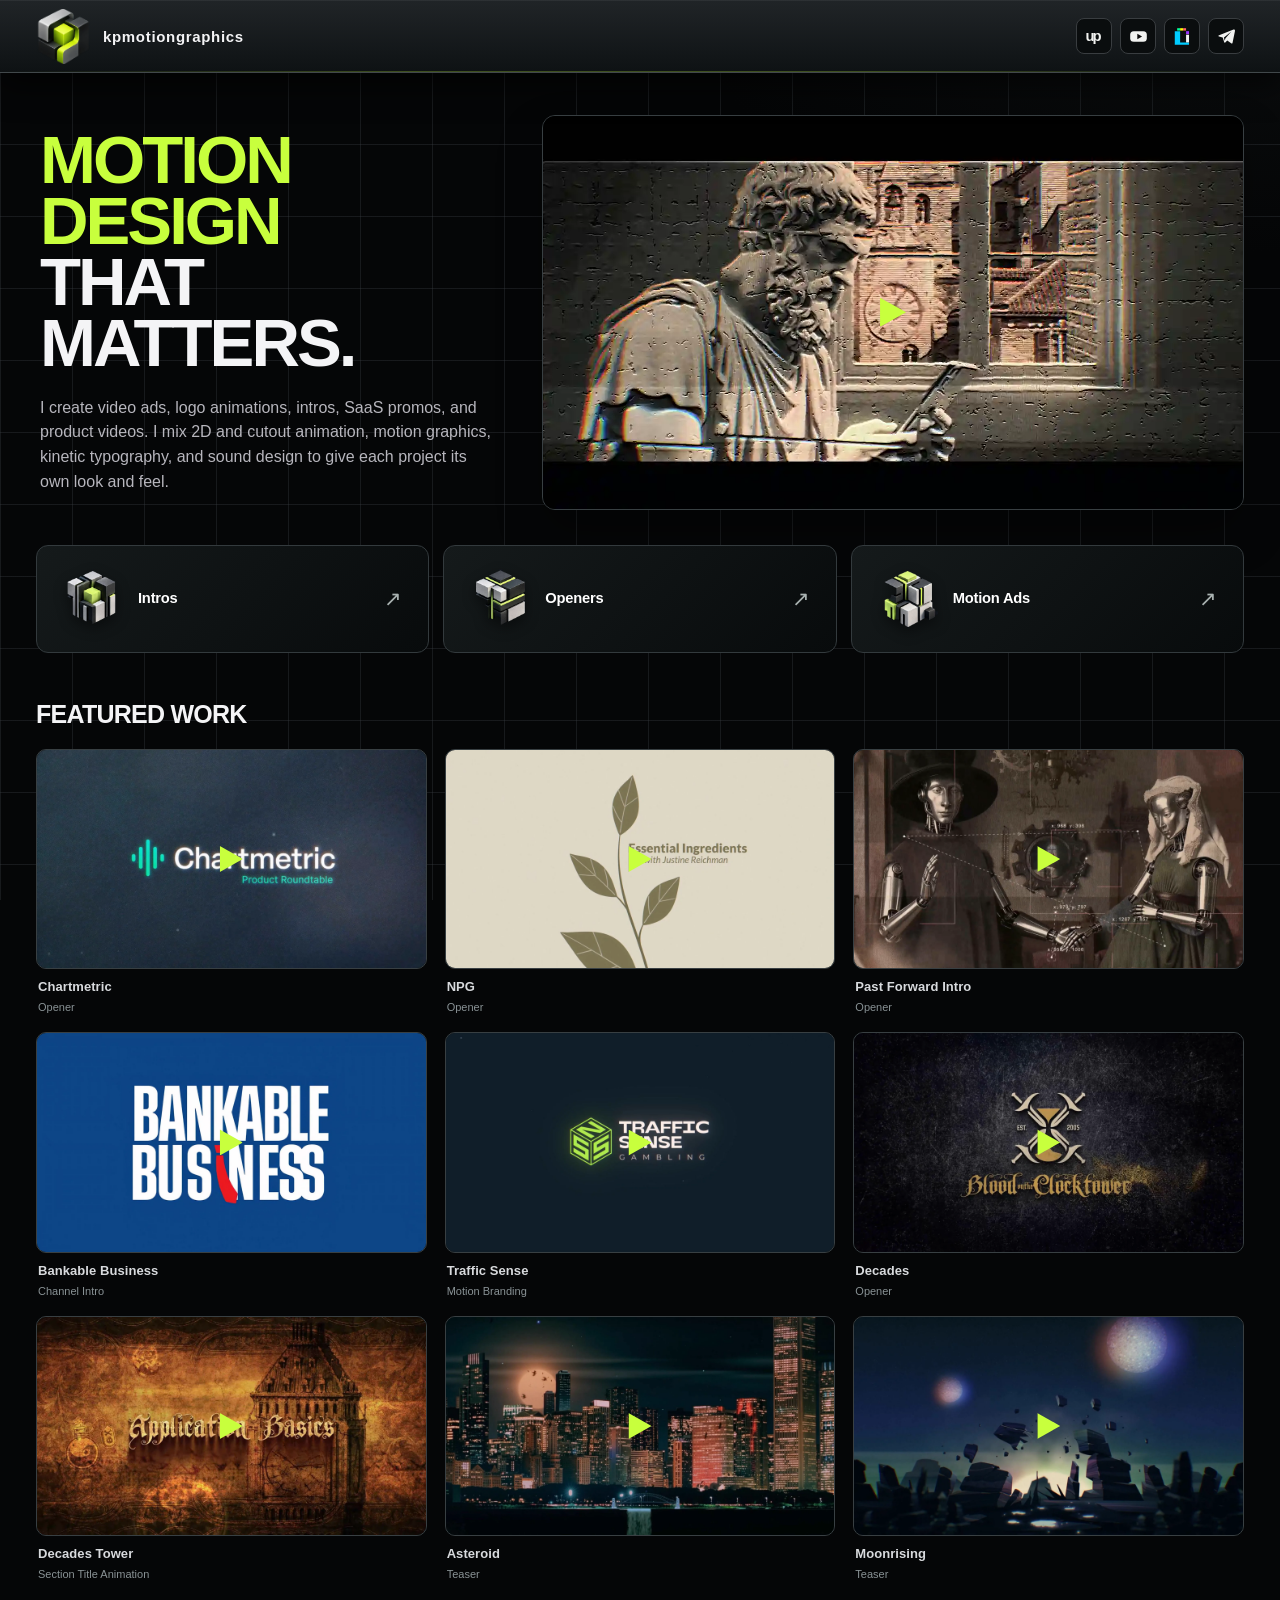
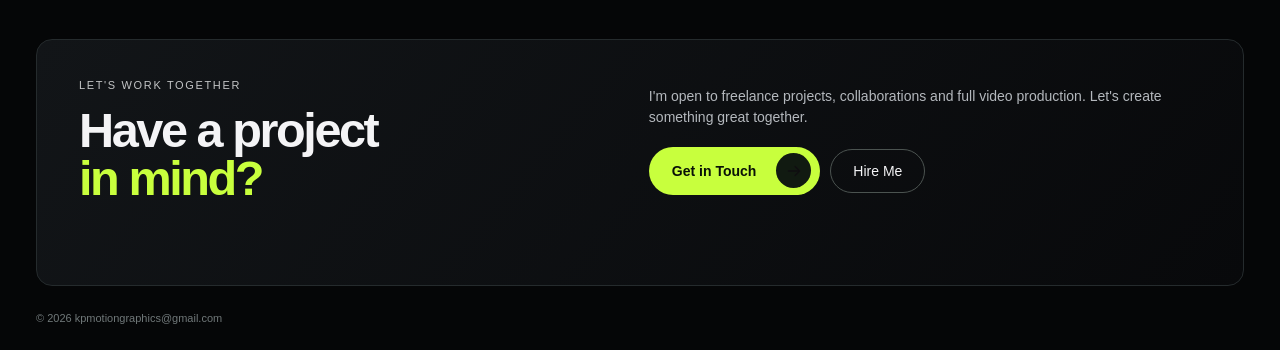
==== index.html @ d99d0fba "Initial website upload" ====
<!doctype html>
<html lang="en">
<head>
  <meta charset="utf-8">
  <meta name="viewport" content="width=device-width, initial-scale=1">
  <meta name="theme-color" content="#050607">
  <meta name="description" content="Motion design portfolio">
  <title>KP — Motion Designer / Video Editor</title>
  <link rel="icon" type="image/svg+xml" href="assets/favicon.svg">
  <link rel="stylesheet" href="style.css?v=descriptions-21">
  <script src="content.js?v=19" defer></script>
  <script src="script.js?v=descriptions-21" defer></script>
</head>
<body data-page="home">
  
  <header class="site-header" id="site-header">
    <div class="site-header-inner">
      <a class="brand-link" href="index.html" aria-label="KP Motion — Home">
        <img class="brand-mark" src="assets/images/brand-mark.webp" alt="" width="52" height="52">
        <span id="header-brand">KP MOTION</span>
      </a>
      <nav class="header-socials" id="header-social-links" aria-label="External links"></nav>
    </div>
  </header>
<main class="page" id="top">
    <section class="hero" aria-labelledby="hero-title">
      <div class="hero-copy">
        <p class="eyebrow" id="hero-eyebrow" data-type-slot="heroEyebrow"></p>
        <h1 id="hero-title" data-type-slot="heroTitle"></h1>
        <p class="hero-summary" id="hero-summary" data-type-slot="heroSummary"></p>
      </div>
      <div id="showreel-slot"></div>
    </section>
    <section class="services" aria-label="Explore services" id="services"></section>
    <section class="featured" id="featured" aria-labelledby="featured-title">
      <div class="section-heading">
        <h2 id="featured-title" data-type-slot="featuredTitle"></h2>
      </div>
      <div id="work-list" class="masonry featured-masonry"></div>
      <p class="empty-projects" id="empty-projects" hidden></p>
    </section>
    <footer class="contact" id="contact">
      <div class="contact-title"><p class="eyebrow" id="contact-eyebrow" data-type-slot="contactEyebrow"></p><h2 id="contact-heading" data-type-slot="contactTitle"></h2></div>
      <div class="contact-details"><p id="contact-description" data-type-slot="contactDescription"></p><div class="contact-actions"><a id="contact-link" href="#" class="contact-button" target="_blank" rel="noopener noreferrer"><span id="contact-button-label" data-type-slot="contactButton"></span><span class="contact-button-icon"><img src="assets/icons/arrow.svg" alt="" aria-hidden="true" class="ui-icon"></span></a><a id="contact-link-2" href="#" class="contact-button-secondary" target="_blank" rel="noopener noreferrer" hidden></a></div></div>
      <div class="contact-art" aria-hidden="true"></div>
    </footer>
    <p class="smallprint" id="smallprint" data-type-slot="footer"></p>
  </main>
  <div class="modal" id="video-modal" role="dialog" aria-modal="true" aria-label="Video" hidden>
    <div class="modal-backdrop" data-close="true"></div>
    <div class="modal-panel">
      <video id="modal-player" loop playsinline preload="none" disablepictureinpicture disableremoteplayback tabindex="-1"></video>
      <div class="modal-details" id="modal-details" aria-live="off">
        <div class="modal-work-title" id="modal-title"></div>
        <p class="modal-work-description" id="modal-description"></p>
      </div>
    </div>
  </div>
</body>
</html>
---- style.css ----
/* KP Motion v19 — responsive portfolio with Featured Masonry. */
:root{color-scheme:dark;--bg:#050607;--surface:#111517;--white:#f4f4f6;--muted:#aeb2b6;--line:#30363a;--accent:#C8FF3D}
*{box-sizing:border-box}html{scroll-behavior:auto}body{margin:0;background:radial-gradient(ellipse 55% 340px at 95% 0%,#1c212244,transparent 75%),var(--bg);color:var(--white);font-family:Inter,Arial,Helvetica,sans-serif;-webkit-font-smoothing:antialiased}body.modal-open{overflow:hidden}[hidden]{display:none!important}
a{color:inherit;text-decoration:none}button{font:inherit}a:focus-visible,button:focus-visible{outline:2px solid var(--accent);outline-offset:4px}
/* Sticky brand bar: existing external links move here from Hero. */
/* Distinct graphite sticky header, deliberately separated from the page. */
.site-header{position:sticky;top:0;z-index:200;width:100%;isolation:isolate;background:linear-gradient(180deg,rgba(33,37,40,.985),rgba(14,18,20,.99));-webkit-backdrop-filter:blur(18px);backdrop-filter:blur(18px);border-bottom:1px solid #41484B;box-shadow:0 12px 32px rgba(0,0,0,.62),inset 0 1px 0 rgba(244,244,246,.055)}
.site-header::after{content:"";position:absolute;pointer-events:none;bottom:0;left:0;right:0;height:1px;background:linear-gradient(90deg,transparent 0%,rgba(200,255,61,.26) 32%,rgba(200,255,61,.26) 68%,transparent 100%)}
.site-header-inner{width:min(calc(100% - 72px),1250px);margin:0 auto;min-height:72px;display:flex;align-items:center;justify-content:space-between;gap:20px}
.brand-link{display:inline-flex;align-items:center;gap:12px;min-width:0;flex-shrink:0;color:#F4F4F6;font-size:15px;font-weight:750;letter-spacing:.045em;white-space:nowrap}
.brand-link:hover{color:#C8FF3D}
.brand-mark{width:55px;height:55px;object-fit:contain;display:block;flex:none}
.header-socials{display:flex;flex-wrap:wrap;align-items:center;justify-content:flex-end;gap:8px}
.header-socials .social{width:36px;height:36px;border-radius:8px}
.header-socials .social-icon{width:19px;height:19px}
.page{width:min(calc(100% - 72px),1250px);margin:0 auto;padding:38px 0 26px}
.hero{display:grid;grid-template-columns:minmax(0,.65fr) minmax(0,1fr);gap:50px;align-items:center}.hero-copy{min-width:0;padding-left:4px}.eyebrow{margin:0;color:#c3c5c6;font-size:11px;letter-spacing:.15em;line-height:1.4}.hero h1{font-size:clamp(45px,5.25vw,var(--ty-heroTitle-size,72px));font-weight:var(--ty-heroTitle-weight,800);line-height:var(--ty-heroTitle-line,.91);letter-spacing:var(--ty-heroTitle-spacing,-3px);color:var(--ty-heroTitle-color,var(--white));margin:18px 0 22px}.hero h1 em,.contact h2 em{font-style:normal;color:var(--accent)}
.hero-summary{font-size:clamp(13px,1.3vw,var(--ty-heroSummary-size,16px));line-height:1.55;color:var(--ty-heroSummary-color,#b7b6bd);margin:0 0 19px}.socials{display:flex;gap:9px;flex-wrap:wrap}.social{display:grid;place-items:center;width:41px;height:41px;border:1px solid #393d40;border-radius:9px;background:#0a0d0e;transition:background .2s,border-color .2s}.social:hover{border-color:var(--accent);background:#1a2119}.social-icon{width:21px;height:21px;object-fit:contain}.social-fallback{font-size:10px;font-weight:750;color:var(--accent)}
.hero-video,.gallery-card{position:relative;display:block;isolation:isolate;padding:0;overflow:hidden;cursor:pointer;background:#121719;border:1px solid #383f42;color:var(--white);transition:border-color .65s,box-shadow .65s}.hero-video:hover,.gallery-card:hover{border-color:var(--accent);box-shadow:0 0 0 1px #C8FF3D33,0 8px 28px #0005}
.hero-video{width:100%;aspect-ratio:16/9;border-radius:13px;box-shadow:0 22px 45px #0005}/* Showreel remains a 16:9 cover. Gallery images retain their own native proportions. */
.hero-video img{width:100%;height:100%;display:block;object-fit:cover;position:absolute;inset:0}
.gallery-card > img{position:static;display:block;width:100%;height:auto;aspect-ratio:auto;object-fit:contain}.hero-video:disabled{cursor:default}
/* Solid lime Play triangle, no outline, circle or transparency. */
.play-icon{display:block;position:absolute;z-index:2;top:50%;left:50%;width:22px;height:25px;transform:translate(-50%,-50%) scale(1);clip-path:polygon(0 0,100% 50%,0 100%);background:var(--accent);filter:drop-shadow(0 3px 9px #000b);pointer-events:none;transition:transform .7s cubic-bezier(.22,1,.36,1),filter .7s ease}
.hero-video .play-icon{width:26px;height:29px}
.gallery-card .play-icon{width:23px;height:26px}
.hero-video:hover .play-icon,.hero-video:focus-visible .play-icon,.gallery-card:hover .play-icon,.gallery-card:focus-visible .play-icon{transform:translate(-50%,-50%) scale(1.38);filter:drop-shadow(0 0 12px #C8FF3D8a)}
.showreel-label{position:absolute;bottom:20px;left:22px;z-index:2;font-size:11px;font-weight:700;letter-spacing:.14em;color:#fff;text-shadow:0 2px 10px #000}
/* Category navigation: half the height of the previous wide image-card layout. */
.services{display:grid;grid-template-columns:repeat(var(--cols,3),minmax(0,1fr));gap:14px;margin:31px 0 0}.service-card{position:relative;min-width:0;height:108px;border:1px solid #333a3d;background:linear-gradient(135deg,#151a1b,#080b0c);border-radius:12px;overflow:hidden;display:flex;align-items:center;gap:15px;padding:0 26px;isolation:isolate;transition:border-color .65s,box-shadow .65s}
.service-card:hover{border-color:var(--accent);box-shadow:0 0 22px #C8FF3D19}.service-icon{position:relative;z-index:1;flex:0 0 60px;width:60px;height:70px;display:grid;place-items:center;background:transparent;border:0}.service-cube{display:block;width:100%;height:100%;object-fit:contain;filter:drop-shadow(0 5px 7px #0007)}.service-title{font-family:Inter,Arial,sans-serif;font-weight:var(--ty-categoryTitle-weight,600);font-size:clamp(13px,1.15vw,17px);line-height:1.2;color:var(--ty-categoryTitle-color,#fff);letter-spacing:-.015em;z-index:1}.service-arrow{margin-left:auto;font-size:21px;color:#a9b2b1;z-index:1}
.featured{margin-top:47px}.section-heading{display:flex;gap:18px;align-items:center;margin-bottom:20px}.section-heading h2{white-space:nowrap;font-size:var(--ty-featuredTitle-size,25px);font-weight:760;letter-spacing:-.03em;margin:0}
/* Featured and categories: image plus discreet caption, natural poster ratios. */
.featured-masonry{display:grid;grid-template-columns:repeat(3,minmax(0,1fr));gap:16px}
.masonry-column{display:flex;min-width:0;flex-direction:column;gap:18px;align-self:start}
.featured-masonry .masonry-column{gap:16px}
.masonry-column .gallery-card{margin:0;break-inside:auto}
/* All category and Featured posters now use the source image aspect ratio. */
.category-top,.category-footer{display:flex;justify-content:space-between;align-items:center;gap:15px}.category-top{padding-top:2px}.category-footer{margin-top:60px;padding-top:22px;}.back-link{display:inline-flex;gap:10px;align-items:center;font-size:12px;font-weight:650;letter-spacing:.04em;color:#eee}.back-link:hover{color:var(--accent)}.ui-icon{width:18px;height:18px;object-fit:contain}.brand-label{color:#909698;font-size:12px;font-weight:700;letter-spacing:.1em}.category-head{margin:54px 0 25px}.category-head h1{font-size:clamp(48px,6.5vw,var(--ty-galleryTitle-size,82px));line-height:1;letter-spacing:-.05em;margin:16px 0 16px}.category-sub{display:flex;justify-content:space-between;gap:20px;color:#a8aeaf;font-size:14px}.category-sub p{max-width:720px;margin:0;line-height:1.55}.category-sub span{white-space:nowrap;font-size:11px;letter-spacing:.1em}.masonry{display:grid;grid-template-columns:repeat(3,minmax(0,1fr));gap:18px}.gallery-card{width:100%;height:auto;min-height:0;border-radius:10px;break-inside:avoid;margin:0 0 18px;vertical-align:top}.empty-projects{color:#9aa2a3}
/* Bottom block */
.contact{position:relative;margin-top:56px;display:grid;grid-template-columns:1fr 1.05fr;align-items:center;gap:44px;padding:38px 42px;border:1px solid #252b2d;border-radius:16px;background:linear-gradient(130deg,#121518,#08090b);overflow:hidden}.contact-title{padding-right:32px}.contact h2{font-weight:750;font-size:clamp(35px,3.8vw,var(--ty-contactTitle-size,50px));line-height:1;letter-spacing:-.05em;margin:12px 0 0}.contact-details{position:relative;z-index:1}.contact-details p{color:#b4b8bd;font-size:var(--ty-contactSummary-size,14px);line-height:1.5;margin:0 0 19px}.contact-actions{display:flex;align-items:center;flex-wrap:wrap;gap:10px}.contact-button{display:inline-flex;align-items:center;gap:20px;padding:6px 9px 6px 23px;min-height:48px;border-radius:40px;background:var(--accent);color:#091107;font-size:14px;font-weight:720}.contact-button-icon{width:35px;height:35px;display:grid;place-items:center;border-radius:50%;background:#111a11}.contact-button-icon img{filter:invert(1)}.contact-button-secondary{display:inline-flex;padding:13px 22px;border:1px solid #4b5350;border-radius:40px;font-size:14px}.contact-button-secondary:hover{border-color:var(--accent)}.smallprint{font-size:11px;color:#707879;margin:26px 0 0}
/* Minimal player: no controls or buttons, small text below the video. */
.modal{position:fixed;inset:0;z-index:1000;display:flex;align-items:center;justify-content:center;padding:0;background:#000}
.modal-backdrop{position:absolute;inset:0;background:#000}
.modal-panel{position:relative;z-index:1;display:flex;flex-direction:column;align-items:center;justify-content:center;gap:15px;width:auto;max-width:100vw;max-height:100dvh;margin:0;padding:0;background:transparent;border:0;border-radius:0;box-shadow:none;overflow:hidden}
#modal-player{display:block;width:auto;height:auto;max-width:calc(100vw - 32px);max-height:calc(100dvh - 130px);background:transparent;object-fit:contain;outline:none}
.modal-details{width:min(100%,680px);padding:0 2px 3px;text-align:left;max-height:90px;overflow:hidden}
.modal-work-title{font-size:14px;line-height:1.35;font-weight:650;color:#f4f4f6;overflow-wrap:anywhere}
.modal-work-description{font-size:12px;line-height:1.45;color:#989fa2;margin:5px 0 0;display:-webkit-box;-webkit-line-clamp:2;-webkit-box-orient:vertical;overflow:hidden;overflow-wrap:anywhere}
@media(max-width:960px){.page{width:min(calc(100% - 48px),1250px);padding-top:44px}.hero{gap:26px}.services{gap:10px}.service-card{padding:0 16px;height:98px;gap:10px}.service-icon{width:54px;height:65px;flex-basis:54px}.masonry{grid-template-columns:repeat(2,minmax(0,1fr));gap:14px}.masonry-column{gap:14px}.featured-masonry{grid-template-columns:repeat(2,minmax(0,1fr));gap:14px}.featured-masonry .masonry-column{gap:14px}}
@media(max-width:700px){.page{width:min(calc(100% - 36px),550px);padding-top:31px}.hero{display:flex;flex-direction:column;gap:24px;align-items:stretch}.hero-copy{padding:0}.hero h1{font-size:clamp(43px,9vw,var(--ty-heroTitle-mobile,55px))}.hero-summary{font-size:var(--ty-heroSummary-mobile,14px)}.services{grid-template-columns:1fr;gap:9px;margin-top:24px}.service-card{height:84px;padding:0 18px}.service-icon{width:48px;height:58px;flex-basis:48px}.service-title{font-size:15px}.featured{margin-top:40px}.featured-masonry{grid-template-columns:1fr}.section-heading h2{font-size:22px}.masonry{grid-template-columns:1fr}.category-head{margin-top:37px}.category-head h1{font-size:clamp(44px,11vw,var(--ty-galleryTitle-mobile,51px))}.category-sub{display:block}.category-sub span{display:block;margin-top:15px}.contact{grid-template-columns:1fr;gap:18px;padding:26px;margin-top:37px}.contact-title{border:0;padding:0}.contact h2{font-size:clamp(34px,8vw,var(--ty-contactTitle-mobile,39px))}.contact-details p{font-size:13px}}

/* Sticky header responsive sizing. */
@media(max-width:960px){.site-header-inner{width:min(calc(100% - 48px),1250px)}}
@media(max-width:700px){.site-header-inner{width:min(calc(100% - 36px),550px);min-height:62px;gap:8px}.brand-mark{width:40px;height:40px}.brand-link{gap:6px;font-size:12px;letter-spacing:0}.header-socials{gap:5px}.header-socials .social{width:31px;height:31px;border-radius:6px}.header-socials .social-icon{width:17px;height:17px}.page{padding-top:22px}}
@media(max-width:390px){.brand-link{font-size:11px}.brand-mark{width:34px;height:34px}.header-socials .social{width:27px;height:29px}.header-socials .social-icon{width:15px;height:15px}.header-socials{gap:3px}}


/* Posters remain at full brightness; give hover a more noticeable motion/contrast response. */
.gallery-card > img{filter:none;transition:transform .78s cubic-bezier(.22,1,.36,1)}
.gallery-card:hover > img,.gallery-card:focus-visible > img{transform:scale(1.045)}
.gallery-card:hover,.gallery-card:focus-visible{box-shadow:0 0 0 1px #C8FF3D77,0 10px 32px #0008,0 0 22px #C8FF3D22}
@media(prefers-reduced-motion:reduce){.gallery-card > img,.play-icon{transition:none}}

/* TECHNICAL GRID: fixed 72px spacing, 1px strokes.
   Only the grid lines near the cursor receive lime light.
   There is no scroll listener, no full-screen halo, no idle animation loop. */
.technical-grid-bg {
  position: fixed;
  inset: 0;
  z-index: 0;
  overflow: hidden;
  pointer-events: none;
  --cursor-x: -1000px;
  --cursor-y: -1000px;
}
.technical-grid-lines,
.technical-grid-highlight {
  position: absolute;
  inset: 0;
  pointer-events: none;
  background-size: 72px 72px;
  background-position: 0 0;
}
.technical-grid-lines {
  background-image:
    linear-gradient(to right, rgba(58,65,69,.35) 1px, transparent 1px),
    linear-gradient(to bottom, rgba(58,65,69,.35) 1px, transparent 1px);
}
.technical-grid-highlight {
  /* Same 1px bright grid stroke, with a very subtle 1px fringe. */
  background-image:
    linear-gradient(to right, rgba(200,255,61,.96) 0 1px,
      rgba(200,255,61,.20) 1px 2px, transparent 2px),
    linear-gradient(to bottom, rgba(200,255,61,.96) 0 1px,
      rgba(200,255,61,.20) 1px 2px, transparent 2px);
  -webkit-mask-image: radial-gradient(circle 310px at var(--cursor-x) var(--cursor-y),
    #000 0%, rgba(0,0,0,.85) 24%, rgba(0,0,0,.4) 58%, transparent 100%);
  mask-image: radial-gradient(circle 310px at var(--cursor-x) var(--cursor-y),
    #000 0%, rgba(0,0,0,.85) 24%, rgba(0,0,0,.4) 58%, transparent 100%);
  opacity: 0;
  transition: opacity .2s ease-out;
}
.technical-grid-bg.has-pointer .technical-grid-highlight {opacity: 1;}
body > .page {position:relative;z-index:2;}
body > .site-header {z-index:200;}
body > .modal {z-index:1000;}
/* Mobile touch mode has no hover target. Reduced motion never disables glow. */
@media(max-width:700px) {.technical-grid-highlight {display:none;}}
@media(prefers-reduced-motion:reduce) {.technical-grid-highlight {transition:none;}}

/* Under-preview metadata: visible but deliberately secondary to the artwork. */
.project-tile{min-width:0;align-self:start}
.project-tile .gallery-card{display:block;width:100%;margin:0}
.project-meta{padding:10px 2px 0;overflow-wrap:anywhere}
.project-title{font-size:13px;font-weight:600;line-height:1.3;letter-spacing:.005em;color:#d8dadd}
.project-description{margin:4px 0 0;color:#899295;font-size:11px;font-weight:400;line-height:1.45;display:-webkit-box;-webkit-line-clamp:2;-webkit-box-orient:vertical;overflow:hidden}
@media(max-width:700px){.project-meta{padding-top:9px}.project-title{font-size:13px}.project-description{font-size:11px}}
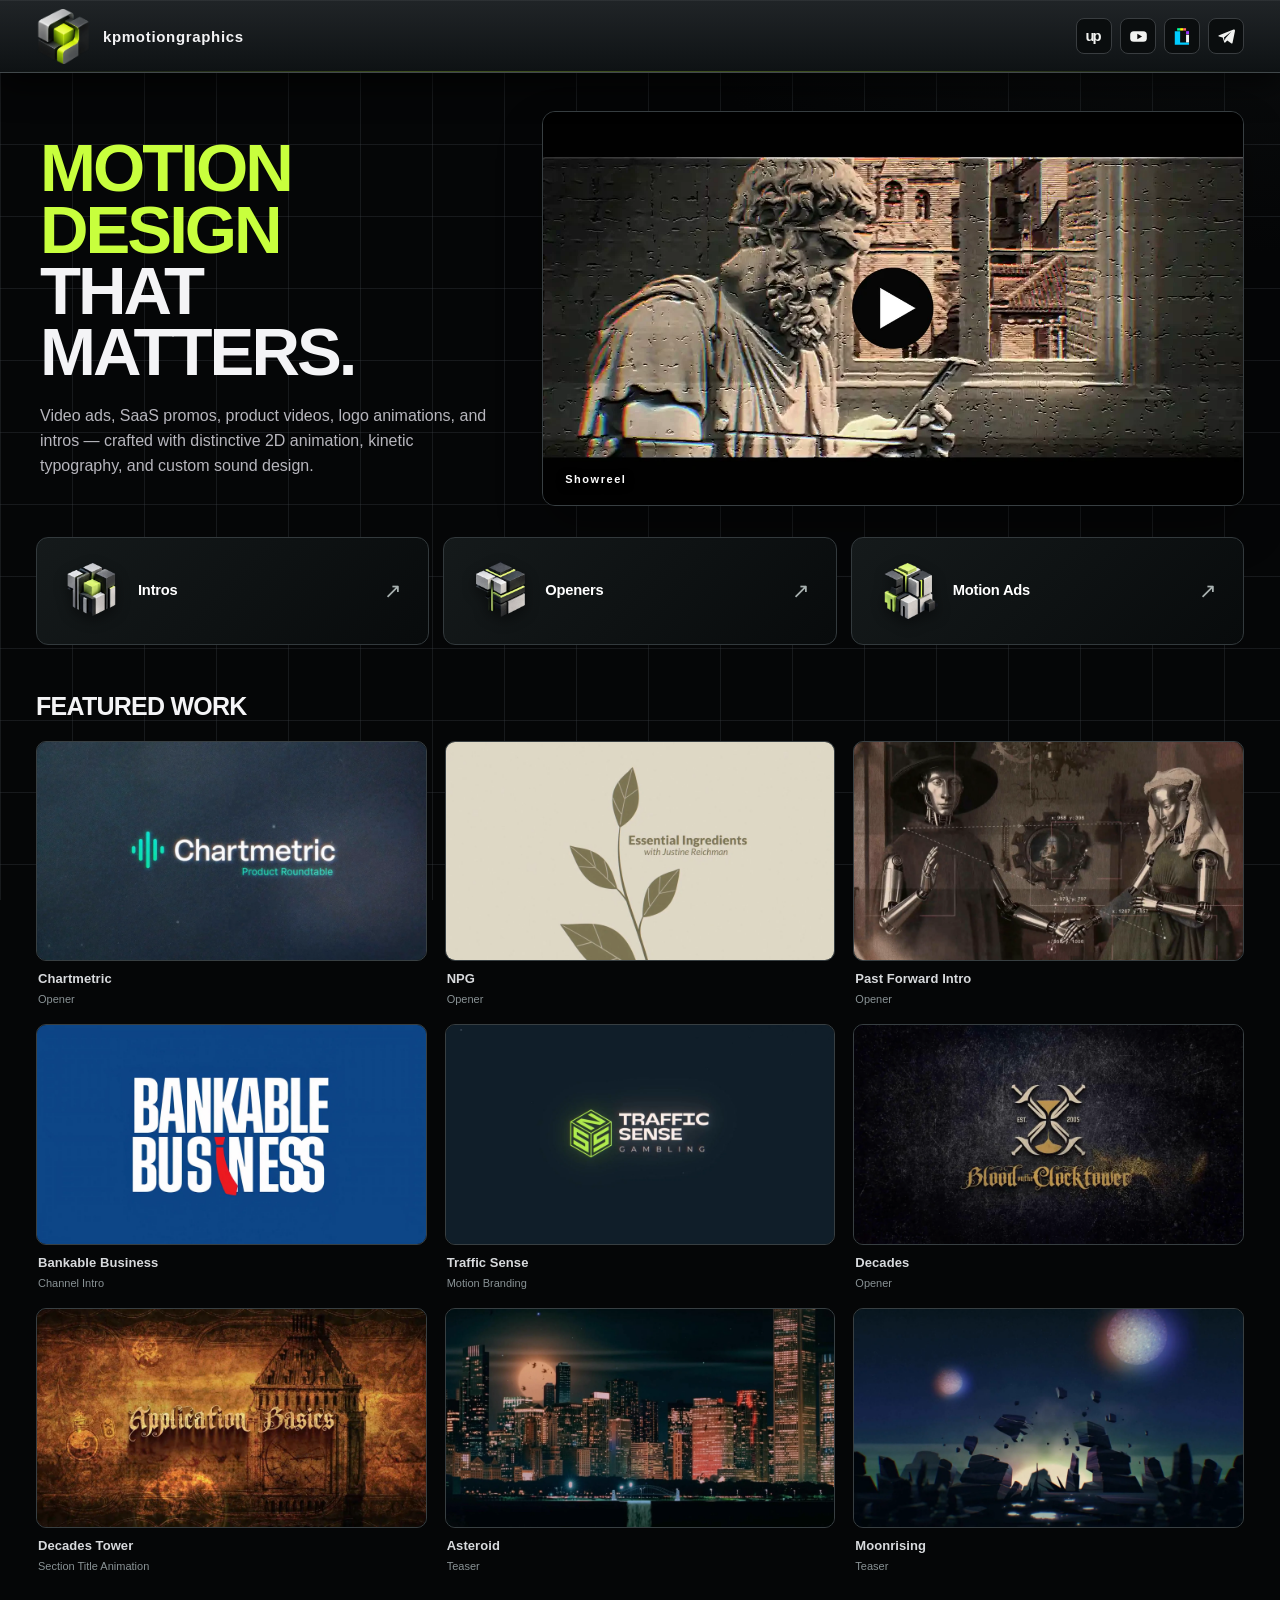
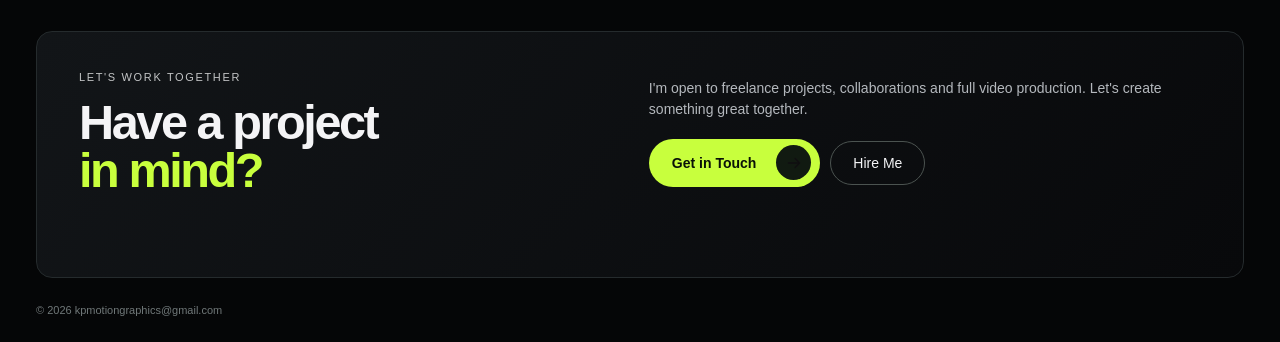
==== commit d9a8e7e9: "preview upd" ====
--- a/index.html
+++ b/index.html
@@ -6,10 +6,11 @@
   <meta name="theme-color" content="#050607">
   <meta name="description" content="Motion design portfolio">
   <title>KP — Motion Designer / Video Editor</title>
-  <link rel="icon" type="image/svg+xml" href="assets/favicon.svg">
-  <link rel="stylesheet" href="style.css?v=descriptions-21">
+  <link rel="icon" type="image/webp" href="assets/images/brand-mark.webp?v=favicon-23">
+  <link rel="stylesheet" href="style.css?v=hover-grid-72-24">
   <script src="content.js?v=19" defer></script>
-  <script src="script.js?v=descriptions-21" defer></script>
+  <script src="script.js?v=player-22" defer></script>
+  <script src="work-links.js?v=20261113" defer></script>
 </head>
 <body data-page="home">
   
@@ -48,8 +49,10 @@
   </main>
   <div class="modal" id="video-modal" role="dialog" aria-modal="true" aria-label="Video" hidden>
     <div class="modal-backdrop" data-close="true"></div>
+    <button class="modal-close" type="button" aria-label="Close video" data-close="true"></button>
     <div class="modal-panel">
       <video id="modal-player" loop playsinline preload="none" disablepictureinpicture disableremoteplayback tabindex="-1"></video>
+      <div class="modal-progress" id="modal-progress" role="progressbar" aria-label="Video progress" aria-valuemin="0" aria-valuemax="100" aria-valuenow="0"><div class="modal-progress-fill" id="modal-progress-fill"></div></div>
       <div class="modal-details" id="modal-details" aria-live="off">
         <div class="modal-work-title" id="modal-title"></div>
         <p class="modal-work-description" id="modal-description"></p>
--- a/style.css
+++ b/style.css
@@ -39,12 +39,18 @@
 .category-top,.category-footer{display:flex;justify-content:space-between;align-items:center;gap:15px}.category-top{padding-top:2px}.category-footer{margin-top:60px;padding-top:22px;}.back-link{display:inline-flex;gap:10px;align-items:center;font-size:12px;font-weight:650;letter-spacing:.04em;color:#eee}.back-link:hover{color:var(--accent)}.ui-icon{width:18px;height:18px;object-fit:contain}.brand-label{color:#909698;font-size:12px;font-weight:700;letter-spacing:.1em}.category-head{margin:54px 0 25px}.category-head h1{font-size:clamp(48px,6.5vw,var(--ty-galleryTitle-size,82px));line-height:1;letter-spacing:-.05em;margin:16px 0 16px}.category-sub{display:flex;justify-content:space-between;gap:20px;color:#a8aeaf;font-size:14px}.category-sub p{max-width:720px;margin:0;line-height:1.55}.category-sub span{white-space:nowrap;font-size:11px;letter-spacing:.1em}.masonry{display:grid;grid-template-columns:repeat(3,minmax(0,1fr));gap:18px}.gallery-card{width:100%;height:auto;min-height:0;border-radius:10px;break-inside:avoid;margin:0 0 18px;vertical-align:top}.empty-projects{color:#9aa2a3}
 /* Bottom block */
 .contact{position:relative;margin-top:56px;display:grid;grid-template-columns:1fr 1.05fr;align-items:center;gap:44px;padding:38px 42px;border:1px solid #252b2d;border-radius:16px;background:linear-gradient(130deg,#121518,#08090b);overflow:hidden}.contact-title{padding-right:32px}.contact h2{font-weight:750;font-size:clamp(35px,3.8vw,var(--ty-contactTitle-size,50px));line-height:1;letter-spacing:-.05em;margin:12px 0 0}.contact-details{position:relative;z-index:1}.contact-details p{color:#b4b8bd;font-size:var(--ty-contactSummary-size,14px);line-height:1.5;margin:0 0 19px}.contact-actions{display:flex;align-items:center;flex-wrap:wrap;gap:10px}.contact-button{display:inline-flex;align-items:center;gap:20px;padding:6px 9px 6px 23px;min-height:48px;border-radius:40px;background:var(--accent);color:#091107;font-size:14px;font-weight:720}.contact-button-icon{width:35px;height:35px;display:grid;place-items:center;border-radius:50%;background:#111a11}.contact-button-icon img{filter:invert(1)}.contact-button-secondary{display:inline-flex;padding:13px 22px;border:1px solid #4b5350;border-radius:40px;font-size:14px}.contact-button-secondary:hover{border-color:var(--accent)}.smallprint{font-size:11px;color:#707879;margin:26px 0 0}
-/* Minimal player: no controls or buttons, small text below the video. */
+/* Minimal player: tiny Close cross and a 2px passive progress line. */
 .modal{position:fixed;inset:0;z-index:1000;display:flex;align-items:center;justify-content:center;padding:0;background:#000}
 .modal-backdrop{position:absolute;inset:0;background:#000}
-.modal-panel{position:relative;z-index:1;display:flex;flex-direction:column;align-items:center;justify-content:center;gap:15px;width:auto;max-width:100vw;max-height:100dvh;margin:0;padding:0;background:transparent;border:0;border-radius:0;box-shadow:none;overflow:hidden}
+.modal-close{position:absolute;z-index:3;top:max(12px,env(safe-area-inset-top));right:max(12px,env(safe-area-inset-right));display:grid;place-items:center;width:36px;height:36px;border:0;border-radius:50%;padding:0;background:rgba(14,18,20,.46);color:rgba(244,244,246,.78);cursor:pointer;transition:color .2s,background .2s}
+.modal-close::before,.modal-close::after{content:"";position:absolute;top:50%;left:50%;width:15px;height:1.5px;background:currentColor;border-radius:2px;transform:translate(-50%,-50%) rotate(45deg);pointer-events:none}
+.modal-close::after{transform:translate(-50%,-50%) rotate(-45deg)}
+.modal-close:hover,.modal-close:focus-visible{color:var(--accent);background:#212528}
+.modal-panel{position:relative;z-index:1;display:flex;flex-direction:column;align-items:center;justify-content:center;gap:0;width:auto;max-width:100vw;max-height:100dvh;margin:0;padding:0;background:transparent;border:0;border-radius:0;box-shadow:none;overflow:hidden}
 #modal-player{display:block;width:auto;height:auto;max-width:calc(100vw - 32px);max-height:calc(100dvh - 130px);background:transparent;object-fit:contain;outline:none}
-.modal-details{width:min(100%,680px);padding:0 2px 3px;text-align:left;max-height:90px;overflow:hidden}
+.modal-progress{width:100%;height:2px;margin-top:5px;overflow:hidden;background:rgba(244,244,246,.16);border-radius:2px;flex:none;pointer-events:none}
+.modal-progress-fill{width:100%;height:100%;background:rgba(200,255,61,.8);transform-origin:left center;transform:scaleX(0);will-change:transform}
+.modal-details{width:min(100%,680px);margin-top:15px;padding:0 2px 3px;text-align:left;max-height:90px;overflow:hidden}
 .modal-work-title{font-size:14px;line-height:1.35;font-weight:650;color:#f4f4f6;overflow-wrap:anywhere}
 .modal-work-description{font-size:12px;line-height:1.45;color:#989fa2;margin:5px 0 0;display:-webkit-box;-webkit-line-clamp:2;-webkit-box-orient:vertical;overflow:hidden;overflow-wrap:anywhere}
 @media(max-width:960px){.page{width:min(calc(100% - 48px),1250px);padding-top:44px}.hero{gap:26px}.services{gap:10px}.service-card{padding:0 16px;height:98px;gap:10px}.service-icon{width:54px;height:65px;flex-basis:54px}.masonry{grid-template-columns:repeat(2,minmax(0,1fr));gap:14px}.masonry-column{gap:14px}.featured-masonry{grid-template-columns:repeat(2,minmax(0,1fr));gap:14px}.featured-masonry .masonry-column{gap:14px}}
@@ -116,3 +122,36 @@
 .project-title{font-size:13px;font-weight:600;line-height:1.3;letter-spacing:.005em;color:#d8dadd}
 .project-description{margin:4px 0 0;color:#899295;font-size:11px;font-weight:400;line-height:1.45;display:-webkit-box;-webkit-line-clamp:2;-webkit-box-orient:vertical;overflow:hidden}
 @media(max-width:700px){.project-meta{padding-top:9px}.project-title{font-size:13px}.project-description{font-size:11px}}
+
+/* Uniform Showreel-inspired hover for all navigation and external links. */
+.site-header a,.page a{
+  transition:border-color .65s ease,box-shadow .65s ease,color .65s ease,background-color .65s ease;
+}
+.site-header a:hover,.site-header a:focus-visible,
+.page a:hover,.page a:focus-visible,
+.gallery-card:hover,.gallery-card:focus-visible{
+  border-color:var(--accent);
+  box-shadow:0 0 0 1px #C8FF3D33,0 8px 28px #0005;
+}
+.site-header .brand-link{border-radius:8px}
+.site-header .brand-link:hover,.site-header .brand-link:focus-visible{color:var(--accent)}
+.site-header .brand-mark,.site-header .social-icon,
+.service-card .service-cube,.service-card .service-arrow,.contact-button-icon{
+  transition:transform .7s cubic-bezier(.22,1,.36,1),filter .7s ease;
+}
+.site-header .brand-link:hover .brand-mark,.site-header .brand-link:focus-visible .brand-mark,
+.site-header .social:hover .social-icon,.site-header .social:focus-visible .social-icon,
+.service-card:hover .service-cube,.service-card:focus-visible .service-cube,
+.contact-button:hover .contact-button-icon,.contact-button:focus-visible .contact-button-icon{
+  transform:scale(1.12);
+}
+.service-card:hover .service-arrow,.service-card:focus-visible .service-arrow{transform:translate(3px,-3px)}
+/* Keep the original right-aligned category branding after removing Home links. */
+.category-top,.category-footer{justify-content:flex-end}
+@media(prefers-reduced-motion:reduce){
+  .site-header a,.page a,.site-header .brand-mark,.site-header .social-icon,
+  .service-card .service-cube,.service-card .service-arrow,.contact-button-icon{transition:none}
+}
+.play-icon {
+  display: none !important;
+}
